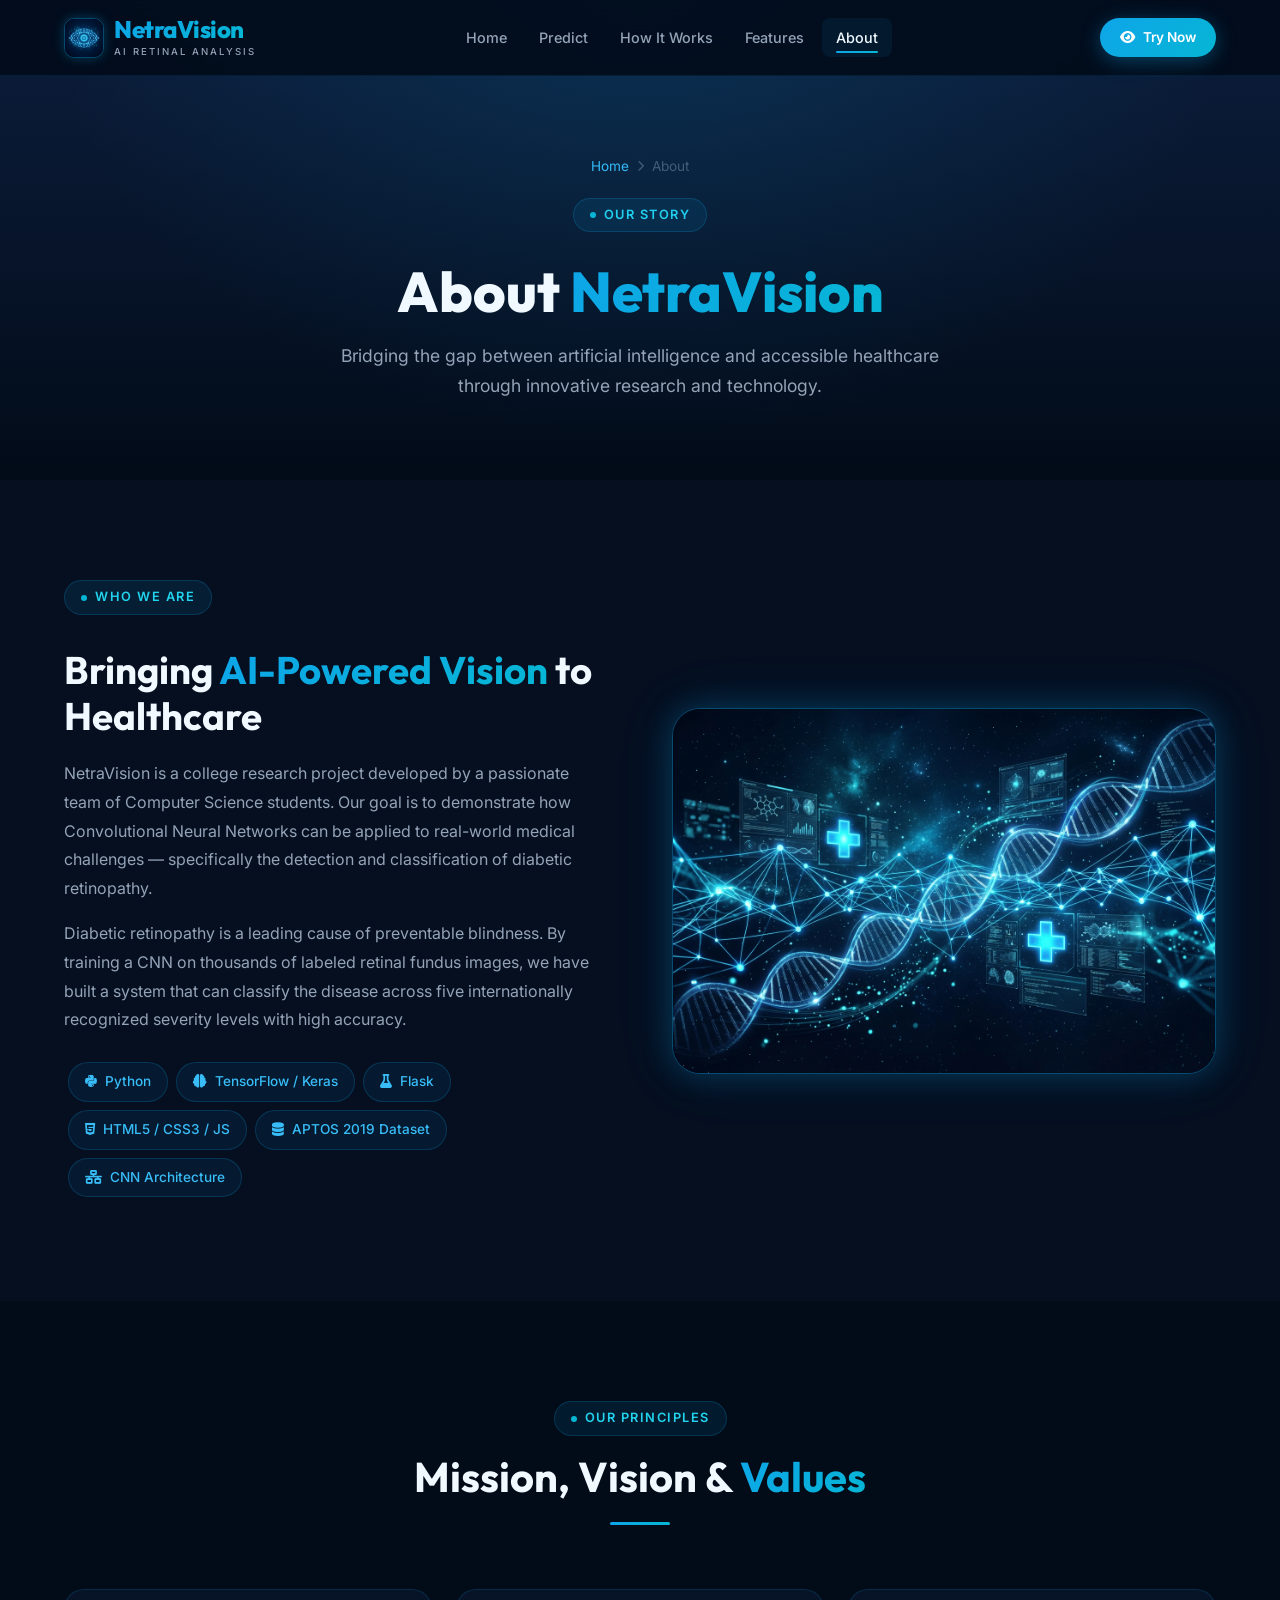
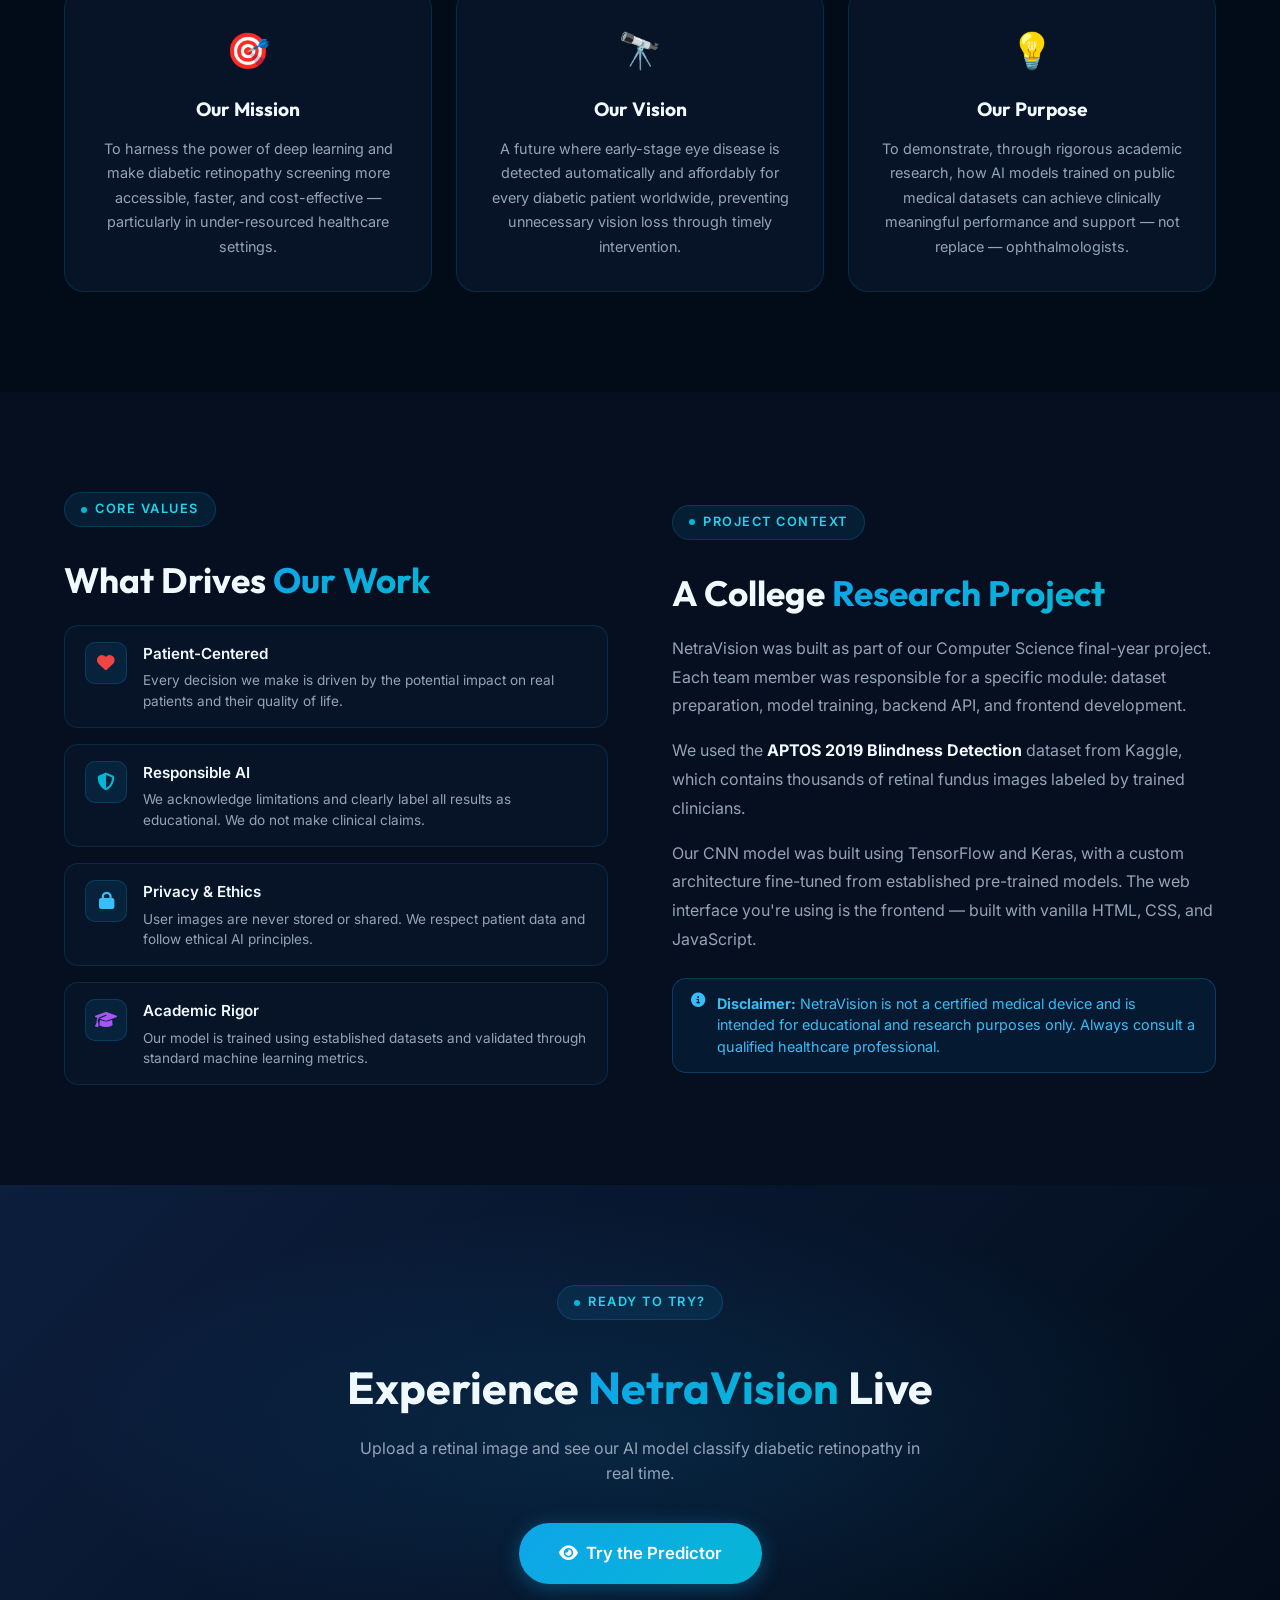
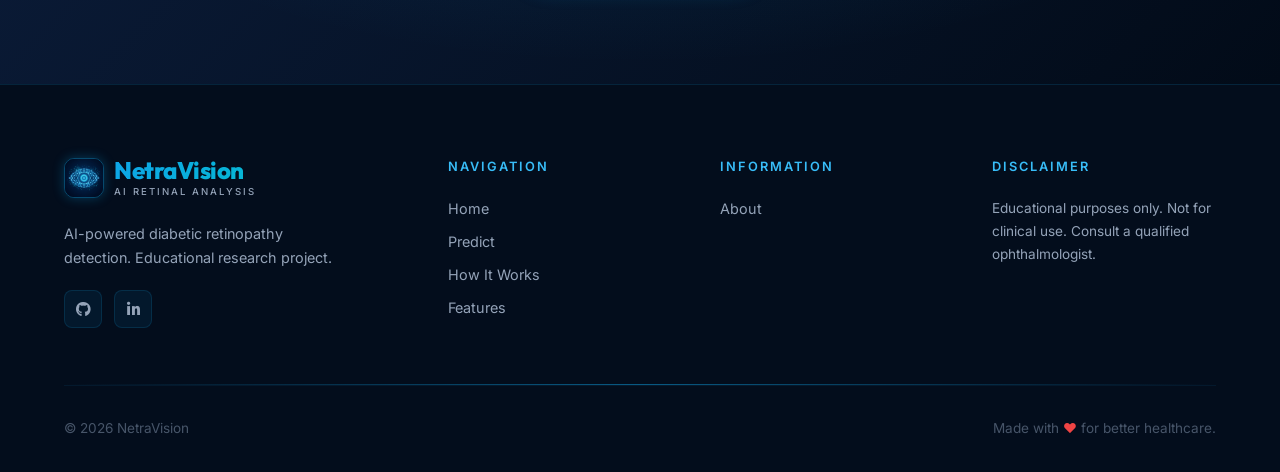
==== frontend/about.html @ d93eeee8 "Connect real model and remove team contact pages" ====
<!DOCTYPE html>
<html lang="en">
<head>
  <meta charset="UTF-8" />
  <meta name="viewport" content="width=device-width, initial-scale=1.0" />
  <title>About — NetraVision | Our Mission</title>
  <meta name="description" content="Learn about NetraVision — a college research project using AI to detect diabetic retinopathy, our mission, vision, and values." />
  <link rel="stylesheet" href="css/style.css" />
  <link rel="stylesheet" href="https://cdnjs.cloudflare.com/ajax/libs/font-awesome/6.5.0/css/all.min.css" />
  <style>
    .about-hero-img {
      width: 100%;
      max-height: 420px;
      object-fit: cover;
      border-radius: var(--border-radius-xl);
      border: var(--border-glow);
      box-shadow: var(--shadow-glow);
    }
    .mission-grid {
      display: grid;
      grid-template-columns: repeat(3, 1fr);
      gap: 24px;
      margin-top: 0;
    }
    .mission-card {
      background: var(--clr-bg-card);
      border: var(--border-card);
      border-radius: var(--border-radius-lg);
      padding: 32px 24px;
      text-align: center;
      transition: transform var(--transition-base), border-color var(--transition-base);
      position: relative;
      overflow: hidden;
    }
    .mission-card::before {
      content: '';
      position: absolute;
      bottom: 0; left: 0; right: 0;
      height: 3px;
      background: var(--grad-blue);
      transform: scaleX(0);
      transition: transform var(--transition-base);
    }
    .mission-card:hover { transform: translateY(-6px); border-color: rgba(14,165,233,0.35); }
    .mission-card:hover::before { transform: scaleX(1); }
    .mission-icon { font-size: 2.2rem; margin-bottom: 16px; }
    .mission-card h3 { font-family: var(--font-display); font-size: 1.2rem; font-weight: 700; margin-bottom: 12px; }
    .mission-card p { color: var(--clr-text-secondary); font-size: 0.9rem; line-height: 1.7; }

    .about-intro-grid {
      display: grid;
      grid-template-columns: 1fr 1fr;
      gap: 64px;
      align-items: center;
    }
    .value-list { display: flex; flex-direction: column; gap: 16px; margin-top: 24px; }
    .value-item {
      display: flex; align-items: flex-start; gap: 16px;
      padding: 16px 20px;
      background: var(--clr-bg-card);
      border: var(--border-card);
      border-radius: var(--border-radius-md);
      transition: border-color var(--transition-base);
    }
    .value-item:hover { border-color: rgba(14,165,233,0.35); }
    .value-icon {
      width: 42px; height: 42px;
      border-radius: 10px;
      background: rgba(14,165,233,0.1);
      border: 1px solid rgba(14,165,233,0.2);
      display: flex; align-items: center; justify-content: center;
      font-size: 1.1rem;
      flex-shrink: 0;
    }
    .value-item h4 { font-size: 0.95rem; font-weight: 600; margin-bottom: 4px; }
    .value-item p  { font-size: 0.85rem; color: var(--clr-text-secondary); line-height: 1.5; }

    .tech-badge {
      display: inline-flex;
      align-items: center;
      gap: 8px;
      padding: 8px 16px;
      border-radius: var(--border-radius-full);
      background: rgba(14,165,233,0.08);
      border: 1px solid rgba(14,165,233,0.2);
      font-size: 0.85rem;
      font-weight: 500;
      color: var(--clr-blue-light);
      margin: 4px;
    }
    .tech-badges { display: flex; flex-wrap: wrap; margin-top: 16px; }

    @media (max-width: 768px) {
      .mission-grid, .about-intro-grid { grid-template-columns: 1fr; }
      .about-intro-grid { gap: 40px; }
    }
  </style>
</head>
<body>

<!-- NAVBAR -->
<nav class="navbar" id="navbar">
  <div class="navbar__inner">
    <a href="index.html" class="navbar__logo">
      <div class="navbar__logo-icon"><img src="assets/images/logo_bg.jpg" alt="NetraVision" /></div>
      <div><span class="navbar__logo-text">NetraVision</span><span class="navbar__logo-sub">AI Retinal Analysis</span></div>
    </a>
    <nav class="navbar__nav">
      <a href="index.html"        class="navbar__link">Home</a>
      <a href="predict.html"      class="navbar__link">Predict</a>
      <a href="how-it-works.html" class="navbar__link">How It Works</a>
      <a href="features.html"     class="navbar__link">Features</a>
      <a href="about.html"        class="navbar__link active">About</a>
    </nav>
    <a href="predict.html" class="btn btn--primary btn--sm navbar__cta"><i class="fas fa-eye"></i> Try Now</a>
    <button class="navbar__hamburger" id="hamburger" aria-label="Toggle menu" aria-expanded="false">
      <span></span><span></span><span></span>
    </button>
  </div>
  <div class="navbar__mobile" id="mobileNav">
    <a href="index.html"        class="navbar__link">Home</a>
    <a href="predict.html"      class="navbar__link">Predict</a>
    <a href="how-it-works.html" class="navbar__link">How It Works</a>
    <a href="features.html"     class="navbar__link">Features</a>
    <a href="about.html"        class="navbar__link">About</a>
  </div>
</nav>

<!-- PAGE HERO -->
<div class="page-hero">
  <div class="container">
    <nav class="breadcrumb">
      <a href="index.html">Home</a>
      <i class="fas fa-chevron-right" style="font-size:0.7rem"></i>
      <span>About</span>
    </nav>
    <div class="section-badge" style="margin-inline:auto;display:inline-flex;">Our Story</div>
    <h1 style="margin-top:12px;">About <span class="text-gradient">NetraVision</span></h1>
    <p>Bridging the gap between artificial intelligence and accessible healthcare through innovative research and technology.</p>
  </div>
</div>

<!-- INTRO SECTION -->
<section class="section" style="background:var(--clr-bg-secondary);">
  <div class="container">
    <div class="about-intro-grid">
      <div data-reveal>
        <div class="section-badge">Who We Are</div>
        <h2 style="font-family:var(--font-display);font-size:clamp(1.8rem,3vw,2.4rem);font-weight:700;line-height:1.2;margin:16px 0 20px;">
          Bringing <span class="text-gradient">AI-Powered Vision</span> to Healthcare
        </h2>
        <p style="color:var(--clr-text-secondary);line-height:1.8;margin-bottom:16px;">
          NetraVision is a college research project developed by a passionate team of Computer Science students. Our goal is to demonstrate how Convolutional Neural Networks can be applied to real-world medical challenges — specifically the detection and classification of diabetic retinopathy.
        </p>
        <p style="color:var(--clr-text-secondary);line-height:1.8;margin-bottom:24px;">
          Diabetic retinopathy is a leading cause of preventable blindness. By training a CNN on thousands of labeled retinal fundus images, we have built a system that can classify the disease across five internationally recognized severity levels with high accuracy.
        </p>

        <div class="tech-badges">
          <span class="tech-badge"><i class="fab fa-python"></i> Python</span>
          <span class="tech-badge"><i class="fas fa-brain"></i> TensorFlow / Keras</span>
          <span class="tech-badge"><i class="fas fa-flask"></i> Flask</span>
          <span class="tech-badge"><i class="fab fa-html5"></i> HTML5 / CSS3 / JS</span>
          <span class="tech-badge"><i class="fas fa-database"></i> APTOS 2019 Dataset</span>
          <span class="tech-badge"><i class="fas fa-network-wired"></i> CNN Architecture</span>
        </div>
      </div>

      <div data-reveal class="delay-2">
        <img src="assets/images/about_bg.jpg" alt="Medical AI technology visualization" class="about-hero-img" />
      </div>
    </div>
  </div>
</section>

<!-- MISSION / VISION / VALUES -->
<section class="section">
  <div class="container">
    <div class="section-header" data-reveal>
      <div class="section-badge">Our Principles</div>
      <h2>Mission, Vision &amp; <span class="text-gradient">Values</span></h2>
      <div class="section-divider"></div>
    </div>

    <div class="mission-grid">
      <div class="mission-card" data-reveal data-reveal-delay="1">
        <div class="mission-icon">🎯</div>
        <h3>Our Mission</h3>
        <p>To harness the power of deep learning and make diabetic retinopathy screening more accessible, faster, and cost-effective — particularly in under-resourced healthcare settings.</p>
      </div>
      <div class="mission-card" data-reveal data-reveal-delay="2">
        <div class="mission-icon">🔭</div>
        <h3>Our Vision</h3>
        <p>A future where early-stage eye disease is detected automatically and affordably for every diabetic patient worldwide, preventing unnecessary vision loss through timely intervention.</p>
      </div>
      <div class="mission-card" data-reveal data-reveal-delay="3">
        <div class="mission-icon">💡</div>
        <h3>Our Purpose</h3>
        <p>To demonstrate, through rigorous academic research, how AI models trained on public medical datasets can achieve clinically meaningful performance and support — not replace — ophthalmologists.</p>
      </div>
    </div>
  </div>
</section>

<!-- VALUES -->
<section class="section" style="background:var(--clr-bg-secondary);">
  <div class="container">
    <div class="about-intro-grid">
      <div data-reveal>
        <div class="section-badge">Core Values</div>
        <h2 style="font-family:var(--font-display);font-size:clamp(1.6rem,3vw,2.2rem);font-weight:700;line-height:1.2;margin:16px 0 20px;">
          What Drives <span class="text-gradient">Our Work</span>
        </h2>
        <div class="value-list">
          <div class="value-item">
            <div class="value-icon"><i class="fas fa-heart" style="color:#ef4444;"></i></div>
            <div>
              <h4>Patient-Centered</h4>
              <p>Every decision we make is driven by the potential impact on real patients and their quality of life.</p>
            </div>
          </div>
          <div class="value-item">
            <div class="value-icon"><i class="fas fa-shield-alt" style="color:var(--clr-cyan);"></i></div>
            <div>
              <h4>Responsible AI</h4>
              <p>We acknowledge limitations and clearly label all results as educational. We do not make clinical claims.</p>
            </div>
          </div>
          <div class="value-item">
            <div class="value-icon"><i class="fas fa-lock" style="color:var(--clr-blue-light);"></i></div>
            <div>
              <h4>Privacy &amp; Ethics</h4>
              <p>User images are never stored or shared. We respect patient data and follow ethical AI principles.</p>
            </div>
          </div>
          <div class="value-item">
            <div class="value-icon"><i class="fas fa-graduation-cap" style="color:#a855f7;"></i></div>
            <div>
              <h4>Academic Rigor</h4>
              <p>Our model is trained using established datasets and validated through standard machine learning metrics.</p>
            </div>
          </div>
        </div>
      </div>

      <div data-reveal class="delay-2">
        <div class="section-badge">Project Context</div>
        <h2 style="font-family:var(--font-display);font-size:clamp(1.6rem,3vw,2.2rem);font-weight:700;line-height:1.2;margin:16px 0 20px;">
          A College <span class="text-gradient">Research Project</span>
        </h2>
        <p style="color:var(--clr-text-secondary);line-height:1.8;margin-bottom:16px;">
          NetraVision was built as part of our Computer Science final-year project. Each team member was responsible for a specific module: dataset preparation, model training, backend API, and frontend development.
        </p>
        <p style="color:var(--clr-text-secondary);line-height:1.8;margin-bottom:16px;">
          We used the <strong style="color:var(--clr-text-primary);">APTOS 2019 Blindness Detection</strong> dataset from Kaggle, which contains thousands of retinal fundus images labeled by trained clinicians.
        </p>
        <p style="color:var(--clr-text-secondary);line-height:1.8;margin-bottom:24px;">
          Our CNN model was built using TensorFlow and Keras, with a custom architecture fine-tuned from established pre-trained models. The web interface you're using is the frontend — built with vanilla HTML, CSS, and JavaScript.
        </p>
        <div class="alert alert--info">
          <i class="fas fa-info-circle" style="flex-shrink:0;"></i>
          <div>
            <strong>Disclaimer:</strong> NetraVision is not a certified medical device and is intended for educational and research purposes only. Always consult a qualified healthcare professional.
          </div>
        </div>
      </div>
    </div>
  </div>
</section>

<!-- CTA -->
<section class="section" style="text-align:center;background:linear-gradient(135deg,#0c1e3d,#020b18);position:relative;overflow:hidden;">
  <div style="position:absolute;inset:0;background:radial-gradient(ellipse at 50% 50%,rgba(14,165,233,0.12) 0%,transparent 65%);pointer-events:none;"></div>
  <div class="container" style="position:relative;">
    <div data-reveal>
      <div class="section-badge" style="display:inline-flex;">Ready to Try?</div>
      <h2 style="font-family:var(--font-display);font-size:clamp(1.8rem,3.5vw,2.8rem);font-weight:700;margin:16px 0 12px;">
        Experience <span class="text-gradient">NetraVision</span> Live
      </h2>
      <p style="color:var(--clr-text-secondary);max-width:560px;margin-inline:auto;margin-bottom:36px;">
        Upload a retinal image and see our AI model classify diabetic retinopathy in real time.
      </p>
      <div style="display:flex;gap:16px;justify-content:center;flex-wrap:wrap;">
        <a href="predict.html" class="btn btn--primary btn--lg"><i class="fas fa-eye"></i> Try the Predictor</a>
      </div>
    </div>
  </div>
</section>

<!-- FOOTER -->
<footer class="footer">
  <div class="container">
    <div class="footer__grid">
      <div class="footer__brand">
        <a href="index.html" class="navbar__logo" style="display:inline-flex;margin-bottom:8px;">
          <div class="navbar__logo-icon"><img src="assets/images/logo_bg.jpg" alt="NetraVision" /></div>
          <div><span class="navbar__logo-text">NetraVision</span><span class="navbar__logo-sub">AI Retinal Analysis</span></div>
        </a>
        <p>AI-powered diabetic retinopathy detection. Educational research project.</p>
        <div class="footer__social" style="margin-top:20px;">
          <a href="#" class="social-icon"><i class="fab fa-github"></i></a>
          <a href="#" class="social-icon"><i class="fab fa-linkedin-in"></i></a>
        </div>
      </div>
      <div><div class="footer__heading">Navigation</div>
        <nav class="footer__links">
          <a href="index.html">Home</a><a href="predict.html">Predict</a>
          <a href="how-it-works.html">How It Works</a><a href="features.html">Features</a>
        </nav>
      </div>
      <div><div class="footer__heading">Information</div>
        <nav class="footer__links"><a href="about.html">About</a></nav>
      </div>
      <div>
        <div class="footer__heading">Disclaimer</div>
        <p style="color:var(--clr-text-secondary);font-size:0.85rem;line-height:1.7;">Educational purposes only. Not for clinical use. Consult a qualified ophthalmologist.</p>
      </div>
    </div>
    <div class="glow-line"></div>
    <div class="footer__bottom">
      <p>© 2026 NetraVision</p>
      <p>Made with <span style="color:#ef4444;">❤</span> for better healthcare.</p>
    </div>
  </div>
</footer>

<script src="js/main.js"></script>
</body>
</html>
---- frontend/css/style.css ----
/* ============================================================
   NetraVision — Main Stylesheet
   Design System: Dark Navy | Electric Blue | Cyan Accents
   ============================================================ */

/* --- Google Fonts Import --- */
@import url('https://fonts.googleapis.com/css2?family=Inter:wght@300;400;500;600;700;800;900&family=Outfit:wght@300;400;500;600;700;800&display=swap');

/* ============================================================
   1. CSS Custom Properties (Design Tokens)
   ============================================================ */
:root {
  /* Colors */
  --clr-bg-primary:    #020b18;
  --clr-bg-secondary:  #050f20;
  --clr-bg-card:       #071428;
  --clr-bg-glass:      rgba(7, 20, 40, 0.75);

  --clr-blue-primary:  #0ea5e9;
  --clr-blue-dark:     #0369a1;
  --clr-blue-light:    #38bdf8;
  --clr-cyan:          #06b6d4;
  --clr-cyan-light:    #22d3ee;
  --clr-accent:        #7dd3fc;

  --clr-text-primary:  #f0f9ff;
  --clr-text-secondary:#94a3b8;
  --clr-text-muted:    #475569;

  --clr-success:       #10b981;
  --clr-warning:       #f59e0b;
  --clr-danger:        #ef4444;
  --clr-info:          #6366f1;

  /* Gradients */
  --grad-hero:         linear-gradient(135deg, #020b18 0%, #0c1e3d 50%, #020b18 100%);
  --grad-blue:         linear-gradient(135deg, #0ea5e9, #06b6d4);
  --grad-card:         linear-gradient(135deg, rgba(14,165,233,0.08), rgba(6,182,212,0.04));
  --grad-glow:         radial-gradient(ellipse at center, rgba(14,165,233,0.15) 0%, transparent 70%);

  /* Shadows */
  --shadow-card:       0 4px 24px rgba(14,165,233,0.08), 0 1px 4px rgba(0,0,0,0.5);
  --shadow-glow:       0 0 30px rgba(14,165,233,0.25), 0 0 60px rgba(14,165,233,0.10);
  --shadow-btn:        0 4px 20px rgba(14,165,233,0.35);
  --shadow-lg:         0 20px 60px rgba(0,0,0,0.6);

  /* Borders */
  --border-card:       1px solid rgba(14,165,233,0.15);
  --border-glow:       1px solid rgba(14,165,233,0.40);
  --border-radius-sm:  8px;
  --border-radius-md:  14px;
  --border-radius-lg:  20px;
  --border-radius-xl:  28px;
  --border-radius-full:9999px;

  /* Typography */
  --font-primary:      'Inter', sans-serif;
  --font-display:      'Outfit', sans-serif;

  /* Spacing */
  --section-padding:   100px 0;
  --container-max:     1200px;
  --navbar-h:          76px;

  /* Transitions */
  --transition-fast:   0.2s ease;
  --transition-base:   0.3s ease;
  --transition-slow:   0.5s ease;
}

/* ============================================================
   2. Reset & Base (Selection & Drag Protection)
   ============================================================ */
*, *::before, *::after { 
  box-sizing: border-box; 
  margin: 0; 
  padding: 0; 
  -webkit-user-select: none;
  -moz-user-select: none;
  -ms-user-select: none;
  user-select: none;
}
html { scroll-behavior: smooth; font-size: 16px; }
body {
  font-family: var(--font-primary);
  background-color: var(--clr-bg-primary);
  color: var(--clr-text-primary);
  line-height: 1.6;
  overflow-x: hidden;
  min-height: 100vh;
  -webkit-user-select: none;
  -moz-user-select: none;
  -ms-user-select: none;
  user-select: none;
}
img { 
  max-width: 100%; 
  height: auto; 
  display: block; 
  -webkit-user-drag: none;
  -khtml-user-drag: none;
  -moz-user-drag: none;
  -o-user-drag: none;
  user-drag: none;
}
a  { color: inherit; text-decoration: none; }
ul { list-style: none; }
button { cursor: pointer; font-family: inherit; border: none; background: none; }
input, textarea, select { 
  font-family: inherit; 
  -webkit-user-select: text;
  -moz-user-select: text;
  -ms-user-select: text;
  user-select: text;
}

/* ============================================================
   3. Typography
   ============================================================ */
.text-gradient {
  background: var(--grad-blue);
  -webkit-background-clip: text;
  -webkit-text-fill-color: transparent;
  background-clip: text;
}
.text-muted  { color: var(--clr-text-secondary); }
.text-blue   { color: var(--clr-blue-primary); }
.text-center { text-align: center; }

/* ============================================================
   4. Layout
   ============================================================ */
.container {
  max-width: var(--container-max);
  margin-inline: auto;
  padding-inline: 24px;
}
.section    { padding: var(--section-padding); }
.section--sm { padding: 60px 0; }
.grid-2 { display: grid; grid-template-columns: repeat(2, 1fr); gap: 32px; }
.grid-3 { display: grid; grid-template-columns: repeat(3, 1fr); gap: 28px; }
.grid-4 { display: grid; grid-template-columns: repeat(4, 1fr); gap: 24px; }
.flex-center { display: flex; align-items: center; justify-content: center; }
.flex-between { display: flex; align-items: center; justify-content: space-between; }

/* ============================================================
   5. Navbar
   ============================================================ */
.navbar {
  position: fixed;
  top: 0; left: 0; right: 0;
  height: var(--navbar-h);
  z-index: 1000;
  background: rgba(2, 11, 24, 0.88);
  backdrop-filter: blur(20px);
  -webkit-backdrop-filter: blur(20px);
  border-bottom: 1px solid rgba(14,165,233,0.12);
  transition: background var(--transition-base), box-shadow var(--transition-base);
}
.navbar.scrolled {
  background: rgba(2, 11, 24, 0.97);
  box-shadow: 0 4px 30px rgba(0,0,0,0.5);
}
.navbar__inner {
  display: flex;
  align-items: center;
  justify-content: space-between;
  height: 100%;
  max-width: var(--container-max);
  margin-inline: auto;
  padding-inline: 24px;
}
.navbar__logo {
  display: flex;
  align-items: center;
  gap: 10px;
  text-decoration: none;
}
.navbar__logo-icon {
  width: 40px; height: 40px;
  border-radius: 10px;
  overflow: hidden;
  border: 1.5px solid rgba(14,165,233,0.4);
  box-shadow: 0 0 12px rgba(14,165,233,0.3);
  flex-shrink: 0;
}
.navbar__logo-icon img { width: 100%; height: 100%; object-fit: cover; }
.navbar__logo-text {
  font-family: var(--font-display);
  font-size: 1.5rem;
  font-weight: 800;
  background: var(--grad-blue);
  -webkit-background-clip: text;
  -webkit-text-fill-color: transparent;
  background-clip: text;
  letter-spacing: -0.5px;
  line-height: 1.1;
}
.navbar__logo-sub {
  font-size: 0.6rem;
  font-weight: 500;
  color: var(--clr-text-secondary);
  display: block;
  letter-spacing: 2px;
  text-transform: uppercase;
  margin-top: -2px;
}
.navbar__nav {
  display: flex;
  align-items: center;
  gap: 4px;
}
.navbar__link {
  padding: 8px 14px;
  border-radius: var(--border-radius-sm);
  font-size: 0.9rem;
  font-weight: 500;
  color: var(--clr-text-secondary);
  transition: color var(--transition-fast), background var(--transition-fast);
  position: relative;
}
.navbar__link::after {
  content: '';
  position: absolute;
  bottom: 4px; left: 14px; right: 14px;
  height: 2px;
  background: var(--grad-blue);
  border-radius: 2px;
  transform: scaleX(0);
  transition: transform var(--transition-base);
  transform-origin: left;
}
.navbar__link:hover,
.navbar__link.active {
  color: var(--clr-text-primary);
  background: rgba(14,165,233,0.08);
}
.navbar__link.active::after,
.navbar__link:hover::after { transform: scaleX(1); }
.navbar__cta { margin-left: 12px; }

/* Hamburger */
.navbar__hamburger {
  display: none;
  flex-direction: column;
  gap: 5px;
  padding: 8px;
  cursor: pointer;
  border-radius: var(--border-radius-sm);
  background: transparent;
  border: none;
  transition: background var(--transition-fast);
}
.navbar__hamburger:hover { background: rgba(14,165,233,0.08); }
.navbar__hamburger span {
  display: block;
  width: 24px; height: 2px;
  background: var(--clr-blue-light);
  border-radius: 2px;
  transition: transform var(--transition-base), opacity var(--transition-base);
}
.navbar__hamburger.open span:nth-child(1) { transform: translateY(7px) rotate(45deg); }
.navbar__hamburger.open span:nth-child(2) { opacity: 0; }
.navbar__hamburger.open span:nth-child(3) { transform: translateY(-7px) rotate(-45deg); }

/* Mobile Drawer */
.navbar__mobile {
  display: none;
  flex-direction: column;
  background: rgba(5,15,32,0.98);
  border-top: var(--border-card);
  padding: 16px 24px 24px;
  gap: 4px;
}
.navbar__mobile.open { display: flex; }
.navbar__mobile .navbar__link { display: block; padding: 12px 16px; font-size: 1rem; }

/* ============================================================
   6. Buttons
   ============================================================ */
.btn {
  display: inline-flex;
  align-items: center;
  justify-content: center;
  gap: 8px;
  padding: 13px 28px;
  border-radius: var(--border-radius-full);
  font-size: 0.95rem;
  font-weight: 600;
  text-decoration: none;
  transition: all var(--transition-base);
  cursor: pointer;
  border: none;
  outline: none;
  white-space: nowrap;
}
.btn--primary {
  background: var(--grad-blue);
  color: #fff;
  box-shadow: var(--shadow-btn);
}
.btn--primary:hover {
  transform: translateY(-2px);
  box-shadow: 0 8px 30px rgba(14,165,233,0.5);
  filter: brightness(1.1);
}
.btn--outline {
  background: transparent;
  color: var(--clr-blue-light);
  border: 1.5px solid rgba(14,165,233,0.45);
  backdrop-filter: blur(8px);
}
.btn--outline:hover {
  background: rgba(14,165,233,0.12);
  border-color: var(--clr-blue-primary);
  transform: translateY(-2px);
  box-shadow: 0 6px 20px rgba(14,165,233,0.2);
}
.btn--ghost {
  background: rgba(14,165,233,0.08);
  color: var(--clr-blue-light);
}
.btn--ghost:hover {
  background: rgba(14,165,233,0.16);
  transform: translateY(-2px);
}
.btn--danger {
  background: linear-gradient(135deg, #ef4444, #dc2626);
  color: #fff;
  box-shadow: 0 4px 20px rgba(239,68,68,0.35);
}
.btn--danger:hover { transform: translateY(-2px); filter: brightness(1.1); }
.btn--sm { padding: 9px 20px; font-size: 0.85rem; }
.btn--lg { padding: 17px 40px; font-size: 1.05rem; }
.btn:disabled { opacity: 0.6; cursor: not-allowed; transform: none !important; }

/* ============================================================
   7. Cards
   ============================================================ */
.card {
  background: var(--clr-bg-card);
  border: var(--border-card);
  border-radius: var(--border-radius-lg);
  padding: 32px;
  transition: transform var(--transition-base), box-shadow var(--transition-base), border-color var(--transition-base);
  position: relative;
  overflow: hidden;
}
.card::before {
  content: '';
  position: absolute;
  top: 0; left: 0; right: 0;
  height: 1px;
  background: var(--grad-blue);
  opacity: 0;
  transition: opacity var(--transition-base);
}
.card:hover {
  transform: translateY(-6px);
  border-color: rgba(14,165,233,0.35);
  box-shadow: var(--shadow-card), 0 20px 50px rgba(14,165,233,0.08);
}
.card:hover::before { opacity: 1; }
.card--glass {
  background: var(--clr-bg-glass);
  backdrop-filter: blur(16px);
  -webkit-backdrop-filter: blur(16px);
}
.card__icon {
  width: 56px; height: 56px;
  border-radius: var(--border-radius-md);
  background: rgba(14,165,233,0.12);
  border: 1px solid rgba(14,165,233,0.2);
  display: flex;
  align-items: center;
  justify-content: center;
  margin-bottom: 20px;
  font-size: 1.5rem;
  transition: background var(--transition-base), box-shadow var(--transition-base);
}
.card:hover .card__icon {
  background: rgba(14,165,233,0.2);
  box-shadow: 0 0 20px rgba(14,165,233,0.25);
}
.card h3 {
  font-family: var(--font-display);
  font-size: 1.1rem;
  font-weight: 600;
  margin-bottom: 10px;
}
.card p { color: var(--clr-text-secondary); font-size: 0.9rem; line-height: 1.65; }

/* ============================================================
   8. Section Header
   ============================================================ */
.section-badge {
  display: inline-flex;
  align-items: center;
  gap: 8px;
  padding: 6px 16px;
  border-radius: var(--border-radius-full);
  background: rgba(14,165,233,0.1);
  border: 1px solid rgba(14,165,233,0.2);
  font-size: 0.8rem;
  font-weight: 600;
  color: var(--clr-cyan-light);
  letter-spacing: 1.5px;
  text-transform: uppercase;
  margin-bottom: 16px;
}
.section-badge::before {
  content: '';
  width: 6px; height: 6px;
  border-radius: 50%;
  background: var(--clr-cyan);
  animation: pulse-dot 2s infinite;
}
@keyframes pulse-dot {
  0%,100% { opacity: 1; transform: scale(1); }
  50%      { opacity: 0.5; transform: scale(0.8); }
}
.section-header {
  text-align: center;
  max-width: 700px;
  margin-inline: auto;
  margin-bottom: 64px;
}
.section-header h2 {
  font-family: var(--font-display);
  font-size: clamp(1.8rem, 3.5vw, 2.6rem);
  font-weight: 700;
  line-height: 1.2;
  margin-bottom: 16px;
}
.section-header p {
  color: var(--clr-text-secondary);
  font-size: 1.05rem;
  line-height: 1.7;
}
.section-divider {
  width: 60px; height: 3px;
  background: var(--grad-blue);
  border-radius: 2px;
  margin: 20px auto;
}

/* ============================================================
   9. Hero
   ============================================================ */
.hero {
  position: relative;
  min-height: calc(100vh - var(--navbar-h));
  display: flex;
  align-items: center;
  overflow: hidden;
  background: var(--grad-hero);
  padding-top: calc(var(--navbar-h) + 14px);
  padding-bottom: 24px;
}
.hero__bg {
  position: absolute;
  inset: 0;
  z-index: 0;
  overflow: hidden;
  pointer-events: none;
}
.hero__bg-grid {
  position: absolute;
  inset: 0;
  background-image: 
    linear-gradient(rgba(14, 165, 233, 0.04) 1px, transparent 1px),
    linear-gradient(90deg, rgba(14, 165, 233, 0.04) 1px, transparent 1px);
  background-size: 44px 44px;
}
.hero__bg-glow {
  position: absolute;
  width: 600px;
  height: 600px;
  top: 10%;
  right: -5%;
  background: radial-gradient(circle, rgba(14, 165, 233, 0.14) 0%, rgba(6, 182, 212, 0.04) 50%, transparent 70%);
  filter: blur(50px);
}

.hero__container {
  width: 100%;
}
.hero__layout {
  display: grid;
  grid-template-columns: 1.15fr 0.85fr;
  align-items: center;
  gap: 40px;
  width: 100%;
  position: relative;
  z-index: 1;
}
.hero__content {
  position: relative;
  z-index: 2;
  max-width: 600px;
}
.hero__badge {
  display: inline-flex;
  align-items: center;
  gap: 8px;
  background: rgba(14,165,233,0.1);
  border: 1px solid rgba(14,165,233,0.25);
  border-radius: var(--border-radius-full);
  padding: 5px 14px;
  font-size: 0.75rem;
  font-weight: 600;
  color: var(--clr-cyan-light);
  letter-spacing: 1.5px;
  text-transform: uppercase;
  margin-bottom: 14px;
  backdrop-filter: blur(8px);
}
.hero__badge-dot {
  width: 7px; height: 7px;
  border-radius: 50%;
  background: var(--clr-cyan);
  animation: pulse-dot 2s infinite;
}
.hero__title {
  font-family: var(--font-display);
  font-size: clamp(2.2rem, 3.8vw, 3.4rem);
  font-weight: 900;
  line-height: 1.1;
  letter-spacing: -1px;
  margin-bottom: 14px;
}
.hero__subtitle {
  font-size: clamp(0.9rem, 1.2vw, 1.05rem);
  color: var(--clr-text-secondary);
  line-height: 1.65;
  max-width: 530px;
  margin-bottom: 24px;
}
.hero__cta {
  display: flex;
  gap: 14px;
  flex-wrap: wrap;
  margin-bottom: 26px;
}
.hero__stats {
  display: flex;
  gap: 26px;
  align-items: center;
  padding-top: 18px;
  border-top: 1px solid rgba(14,165,233,0.12);
}
.stat__value {
  font-family: var(--font-display);
  font-size: 1.7rem;
  font-weight: 800;
  background: var(--grad-blue);
  -webkit-background-clip: text;
  -webkit-text-fill-color: transparent;
  background-clip: text;
  line-height: 1;
}
.stat__label {
  font-size: 0.75rem;
  color: var(--clr-text-secondary);
  margin-top: 4px;
  letter-spacing: 0.5px;
}

/* Hero Visual Column */
.hero__visual-col {
  display: flex;
  align-items: center;
  justify-content: center;
  position: relative;
  z-index: 1;
}
.hero__visual {
  position: relative;
  width: 380px;
  height: 380px;
  display: flex;
  align-items: center;
  justify-content: center;
  flex-shrink: 0;
}
.scan-ring {
  position: absolute;
  border-radius: 50%;
  border: 1px solid rgba(14,165,233,0.22);
  animation: spin-slow linear infinite;
  pointer-events: none;
}
.scan-ring:nth-child(1) { inset: 0; animation-duration: 22s; }
.scan-ring:nth-child(2) { inset: 30px; border-color: rgba(14,165,233,0.16); animation-duration: 16s; animation-direction: reverse; }
.scan-ring:nth-child(3) { inset: 60px; border-color: rgba(6,182,212,0.2); animation-duration: 26s; }
.scan-ring:nth-child(4) { inset: 90px; border-color: rgba(6,182,212,0.12); animation-duration: 18s; animation-direction: reverse; }
@keyframes spin-slow { to { transform: rotate(360deg); } }

.scan-center {
  position: absolute;
  inset: 105px;
  border-radius: 50%;
  overflow: hidden;
  border: 2px solid rgba(14,165,233,0.6);
  box-shadow: 0 0 45px rgba(14,165,233,0.35), inset 0 0 30px rgba(14,165,233,0.2);
}
.scan-center img {
  width: 100%;
  height: 100%;
  object-fit: cover;
  filter: brightness(0.9) saturate(1.2);
}
.scan-line {
  position: absolute;
  top: 0; left: 0; right: 0;
  height: 2px;
  background: linear-gradient(90deg, transparent, rgba(14,165,233,0.9), transparent);
  animation: scan-sweep 3s ease-in-out infinite;
  z-index: 5;
}
@keyframes scan-sweep {
  0%   { top: 0%; opacity: 0; }
  10%  { opacity: 1; }
  90%  { opacity: 1; }
  100% { top: 100%; opacity: 0; }
}

/* Floating Clean Badges */
.scan-badge {
  position: absolute;
  background: rgba(3, 15, 33, 0.88);
  border: 1px solid rgba(14, 165, 233, 0.35);
  backdrop-filter: blur(12px);
  -webkit-backdrop-filter: blur(12px);
  padding: 6px 14px;
  border-radius: 99px;
  font-size: 0.74rem;
  font-weight: 600;
  color: var(--clr-blue-light);
  box-shadow: 0 4px 20px rgba(0,0,0,0.5);
  display: inline-flex;
  align-items: center;
  gap: 8px;
  z-index: 6;
  white-space: nowrap;
}
.scan-badge--top {
  top: 8px;
  left: 50%;
  transform: translateX(-50%);
}
.scan-badge--bottom {
  bottom: 8px;
  left: 50%;
  transform: translateX(-50%);
  font-size: 0.72rem;
  letter-spacing: 0.5px;
}

/* ============================================================
   10. Page Hero (inner pages)
   ============================================================ */
.page-hero {
  padding-top: calc(var(--navbar-h) + 80px);
  padding-bottom: 80px;
  text-align: center;
  position: relative;
  overflow: hidden;
  background: linear-gradient(180deg, #0c1e3d 0%, var(--clr-bg-primary) 100%);
}
.page-hero::before {
  content: '';
  position: absolute;
  inset: 0;
  background: radial-gradient(ellipse at 50% 0%, rgba(14,165,233,0.15) 0%, transparent 65%);
  pointer-events: none;
}
.page-hero h1 {
  font-family: var(--font-display);
  font-size: clamp(2rem, 4.5vw, 3.5rem);
  font-weight: 800;
  line-height: 1.15;
  margin-bottom: 16px;
  position: relative;
}
.page-hero p {
  font-size: 1.1rem;
  color: var(--clr-text-secondary);
  max-width: 600px;
  margin-inline: auto;
  line-height: 1.7;
  position: relative;
}
.breadcrumb {
  display: flex;
  align-items: center;
  justify-content: center;
  gap: 8px;
  font-size: 0.85rem;
  color: var(--clr-text-muted);
  margin-bottom: 20px;
}
.breadcrumb a { color: var(--clr-blue-light); }
.breadcrumb a:hover { color: var(--clr-cyan-light); }

/* ============================================================
   11. Footer
   ============================================================ */
.footer {
  background: #030d1c;
  border-top: var(--border-card);
  padding: 72px 0 32px;
}
.footer__grid {
  display: grid;
  grid-template-columns: 1.5fr 1fr 1fr 1fr;
  gap: 48px;
  margin-bottom: 56px;
}
.footer__brand p {
  color: var(--clr-text-secondary);
  font-size: 0.9rem;
  line-height: 1.7;
  margin-top: 14px;
  max-width: 280px;
}
.footer__heading {
  font-size: 0.8rem;
  font-weight: 600;
  text-transform: uppercase;
  letter-spacing: 2px;
  color: var(--clr-blue-light);
  margin-bottom: 20px;
}
.footer__links {
  display: flex;
  flex-direction: column;
  gap: 10px;
}
.footer__links a {
  color: var(--clr-text-secondary);
  font-size: 0.9rem;
  transition: color var(--transition-fast), padding-left var(--transition-fast);
}
.footer__links a:hover { color: var(--clr-blue-light); padding-left: 4px; }
.footer__bottom {
  display: flex;
  align-items: center;
  justify-content: space-between;
  padding-top: 32px;
  border-top: 1px solid rgba(14,165,233,0.08);
  flex-wrap: wrap;
  gap: 16px;
}
.footer__bottom p { font-size: 0.85rem; color: var(--clr-text-muted); }
.footer__bottom a { color: var(--clr-blue-light); transition: color var(--transition-fast); }
.footer__bottom a:hover { color: var(--clr-cyan-light); }
.footer__social { display: flex; gap: 12px; }
.social-icon {
  width: 38px; height: 38px;
  border-radius: var(--border-radius-sm);
  background: rgba(14,165,233,0.08);
  border: var(--border-card);
  display: flex;
  align-items: center;
  justify-content: center;
  color: var(--clr-text-secondary);
  font-size: 0.95rem;
  transition: all var(--transition-fast);
  text-decoration: none;
}
.social-icon:hover {
  background: rgba(14,165,233,0.2);
  color: var(--clr-blue-light);
  border-color: rgba(14,165,233,0.4);
  transform: translateY(-2px);
}

/* ============================================================
   12. Forms
   ============================================================ */
.form-group {
  display: flex;
  flex-direction: column;
  gap: 8px;
  margin-bottom: 20px;
}
.form-group label {
  font-size: 0.875rem;
  font-weight: 500;
  color: var(--clr-text-secondary);
}
.form-control {
  width: 100%;
  padding: 13px 18px;
  background: rgba(7,20,40,0.8);
  border: 1px solid rgba(14,165,233,0.18);
  border-radius: var(--border-radius-md);
  color: var(--clr-text-primary);
  font-size: 0.95rem;
  font-family: inherit;
  outline: none;
  transition: border-color var(--transition-fast), box-shadow var(--transition-fast);
}
.form-control:focus {
  border-color: rgba(14,165,233,0.5);
  box-shadow: 0 0 0 3px rgba(14,165,233,0.1);
}
.form-control::placeholder { color: var(--clr-text-muted); }
textarea.form-control { resize: vertical; min-height: 130px; }
.form-error { font-size: 0.8rem; color: var(--clr-danger); margin-top: -12px; margin-bottom: 8px; }

/* ============================================================
   13. Severity Badges
   ============================================================ */
.severity-badge {
  display: inline-flex;
  align-items: center;
  gap: 8px;
  padding: 6px 14px;
  border-radius: var(--border-radius-full);
  font-size: 0.8rem;
  font-weight: 700;
  text-transform: uppercase;
  letter-spacing: 1px;
}
.severity--0 { background: rgba(16,185,129,0.15); color: #10b981; border: 1px solid rgba(16,185,129,0.3); }
.severity--1 { background: rgba(245,158,11,0.15); color: #f59e0b; border: 1px solid rgba(245,158,11,0.3); }
.severity--2 { background: rgba(249,115,22,0.15); color: #f97316; border: 1px solid rgba(249,115,22,0.3); }
.severity--3 { background: rgba(239,68,68,0.15);  color: #ef4444; border: 1px solid rgba(239,68,68,0.3); }
.severity--4 { background: rgba(168,85,247,0.15); color: #a855f7; border: 1px solid rgba(168,85,247,0.3); }

/* ============================================================
   14. Progress Bar
   ============================================================ */
.progress-bar {
  width: 100%;
  height: 8px;
  background: rgba(14,165,233,0.1);
  border-radius: var(--border-radius-full);
  overflow: hidden;
}
.progress-bar__fill {
  height: 100%;
  border-radius: var(--border-radius-full);
  background: var(--grad-blue);
  transition: width 1.2s cubic-bezier(0.4, 0, 0.2, 1);
}

/* ============================================================
   15. Loading / Spinner
   ============================================================ */
.spinner {
  width: 20px; height: 20px;
  border: 2px solid rgba(255,255,255,0.3);
  border-top-color: #fff;
  border-radius: 50%;
  animation: spin 0.8s linear infinite;
  display: inline-block;
}
.spinner--lg { width: 40px; height: 40px; border-width: 3px; }
@keyframes spin { to { transform: rotate(360deg); } }
.loading-overlay {
  position: absolute;
  inset: 0;
  background: rgba(2,11,24,0.88);
  display: flex;
  flex-direction: column;
  align-items: center;
  justify-content: center;
  gap: 16px;
  border-radius: inherit;
  z-index: 10;
}
.loading-overlay p { color: var(--clr-blue-light); font-size: 0.9rem; font-weight: 500; }

/* ============================================================
   16. Alert
   ============================================================ */
.alert {
  display: flex;
  align-items: flex-start;
  gap: 12px;
  padding: 14px 18px;
  border-radius: var(--border-radius-md);
  font-size: 0.9rem;
  line-height: 1.5;
}
.alert--warning { background: rgba(245,158,11,0.08); border: 1px solid rgba(245,158,11,0.25); color: #fbbf24; }
.alert--info    { background: rgba(14,165,233,0.08); border: 1px solid rgba(14,165,233,0.25); color: var(--clr-blue-light); }
.alert--success { background: rgba(16,185,129,0.08); border: 1px solid rgba(16,185,129,0.25); color: #34d399; }
.alert--error   { background: rgba(239,68,68,0.08);  border: 1px solid rgba(239,68,68,0.25);  color: #f87171; }

/* ============================================================
   17. Animations
   ============================================================ */
[data-reveal] {
  opacity: 0;
  transform: translateY(30px);
  transition: opacity 0.6s ease, transform 0.6s ease;
}
[data-reveal].revealed { opacity: 1; transform: translateY(0); }
[data-reveal].delay-1 { transition-delay: 0.1s; }
[data-reveal].delay-2 { transition-delay: 0.2s; }
[data-reveal].delay-3 { transition-delay: 0.3s; }
[data-reveal].delay-4 { transition-delay: 0.4s; }
[data-reveal].delay-5 { transition-delay: 0.5s; }
[data-reveal].delay-6 { transition-delay: 0.6s; }

.fade-in {
  animation: fadeIn 0.5s ease forwards;
}
@keyframes fadeIn { from { opacity: 0; } to { opacity: 1; } }

/* ============================================================
   18. Glow / Decorators
   ============================================================ */
.glow-line {
  height: 1px;
  background: linear-gradient(90deg, transparent, rgba(14,165,233,0.5), transparent);
}
.floating-orb {
  position: absolute;
  border-radius: 50%;
  filter: blur(80px);
  pointer-events: none;
  z-index: 0;
}
.orb-blue { background: rgba(14,165,233,0.12); }
.orb-cyan { background: rgba(6,182,212,0.08); }

/* ============================================================
   19. Utility
   ============================================================ */
.hidden { display: none !important; }
.mt-sm  { margin-top: 16px; }
.mt-md  { margin-top: 32px; }
.mt-lg  { margin-top: 64px; }
.mb-sm  { margin-bottom: 16px; }
.mb-md  { margin-bottom: 32px; }
.mb-lg  { margin-bottom: 64px; }
.w-full { width: 100%; }
.relative { position: relative; }

/* ============================================================
   20. Scrollbar
   ============================================================ */
::-webkit-scrollbar { width: 6px; }
::-webkit-scrollbar-track { background: var(--clr-bg-primary); }
::-webkit-scrollbar-thumb { background: rgba(14,165,233,0.3); border-radius: 3px; }
::-webkit-scrollbar-thumb:hover { background: rgba(14,165,233,0.5); }

/* ============================================================
   21. Responsive
   ============================================================ */
@media (max-width: 1100px) {
  .hero__layout {
    gap: 32px;
  }
  .hero__visual {
    width: 360px;
    height: 360px;
  }
  .scan-center {
    inset: 90px;
  }
}

@media (max-width: 1024px) {
  .footer__grid { grid-template-columns: 1fr 1fr; gap: 32px; }
  .grid-4 { grid-template-columns: repeat(2, 1fr); }
  .hero__layout {
    grid-template-columns: 1fr;
    text-align: center;
    gap: 36px;
  }
  .hero__content {
    max-width: 100%;
    margin-inline: auto;
  }
  .hero__subtitle {
    margin-inline: auto;
  }
  .hero__cta {
    justify-content: center;
  }
  .hero__stats {
    justify-content: center;
    gap: 28px;
  }
  .hero__visual-col {
    order: -1;
    margin-bottom: 8px;
  }
  .hero__visual {
    width: 320px;
    height: 320px;
  }
  .scan-center {
    inset: 80px;
  }
}

@media (max-width: 992px) {
  .navbar__nav, .navbar__cta { display: none; }
  .navbar__hamburger { display: flex; }
}

@media (max-width: 768px) {
  :root { --section-padding: 72px 0; }
  .grid-2, .grid-3, .grid-4 { grid-template-columns: 1fr; }
  .footer__grid { grid-template-columns: 1fr; gap: 32px; }
  .footer__bottom { flex-direction: column; text-align: center; }
  .hero__visual { width: 280px; height: 280px; }
  .scan-center { inset: 70px; }
  .hero__stats { gap: 20px; }
  .stat__value { font-size: 1.5rem; }
}

@media (max-width: 480px) {
  :root { --section-padding: 56px 0; }
  .hero__cta { flex-direction: column; }
  .section-header h2 { font-size: 1.6rem; }
  .hero__title { font-size: 2.2rem; }
  .hero__visual { width: 240px; height: 240px; }
  .scan-center { inset: 60px; }
}
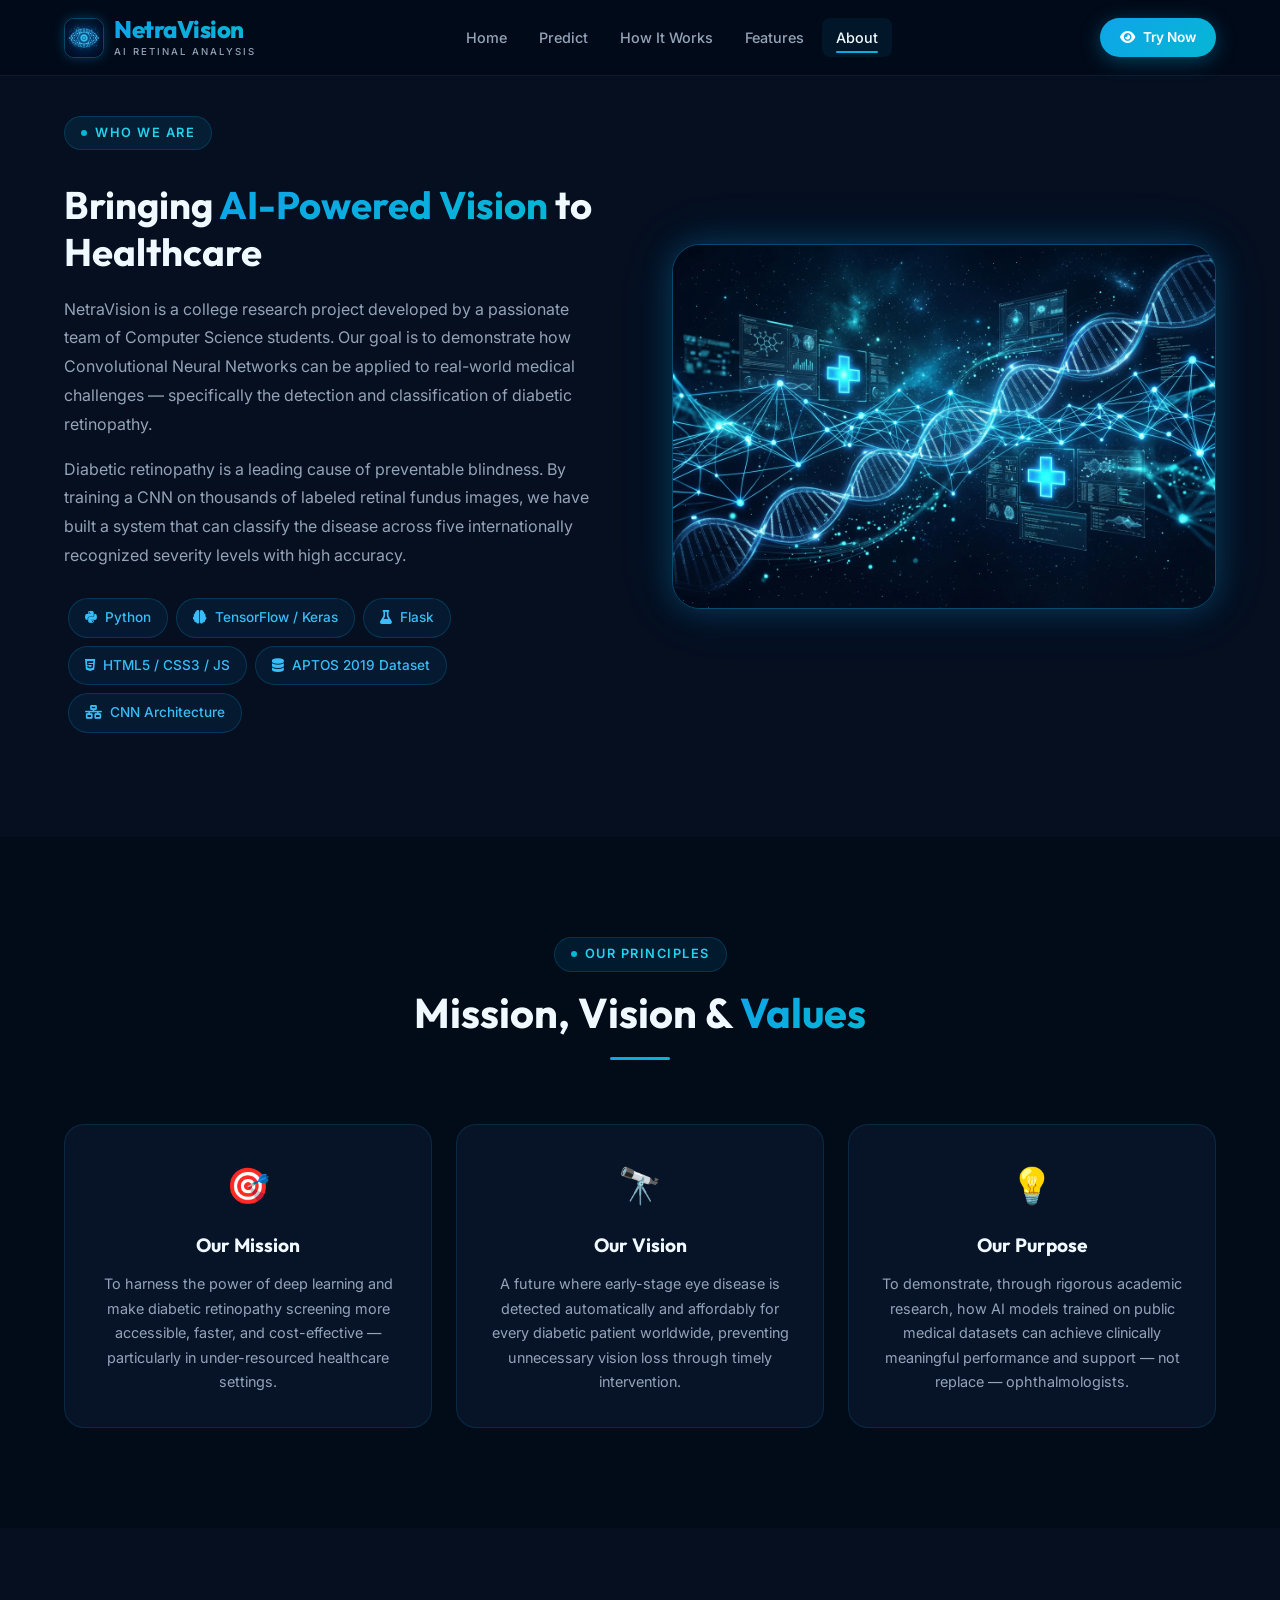
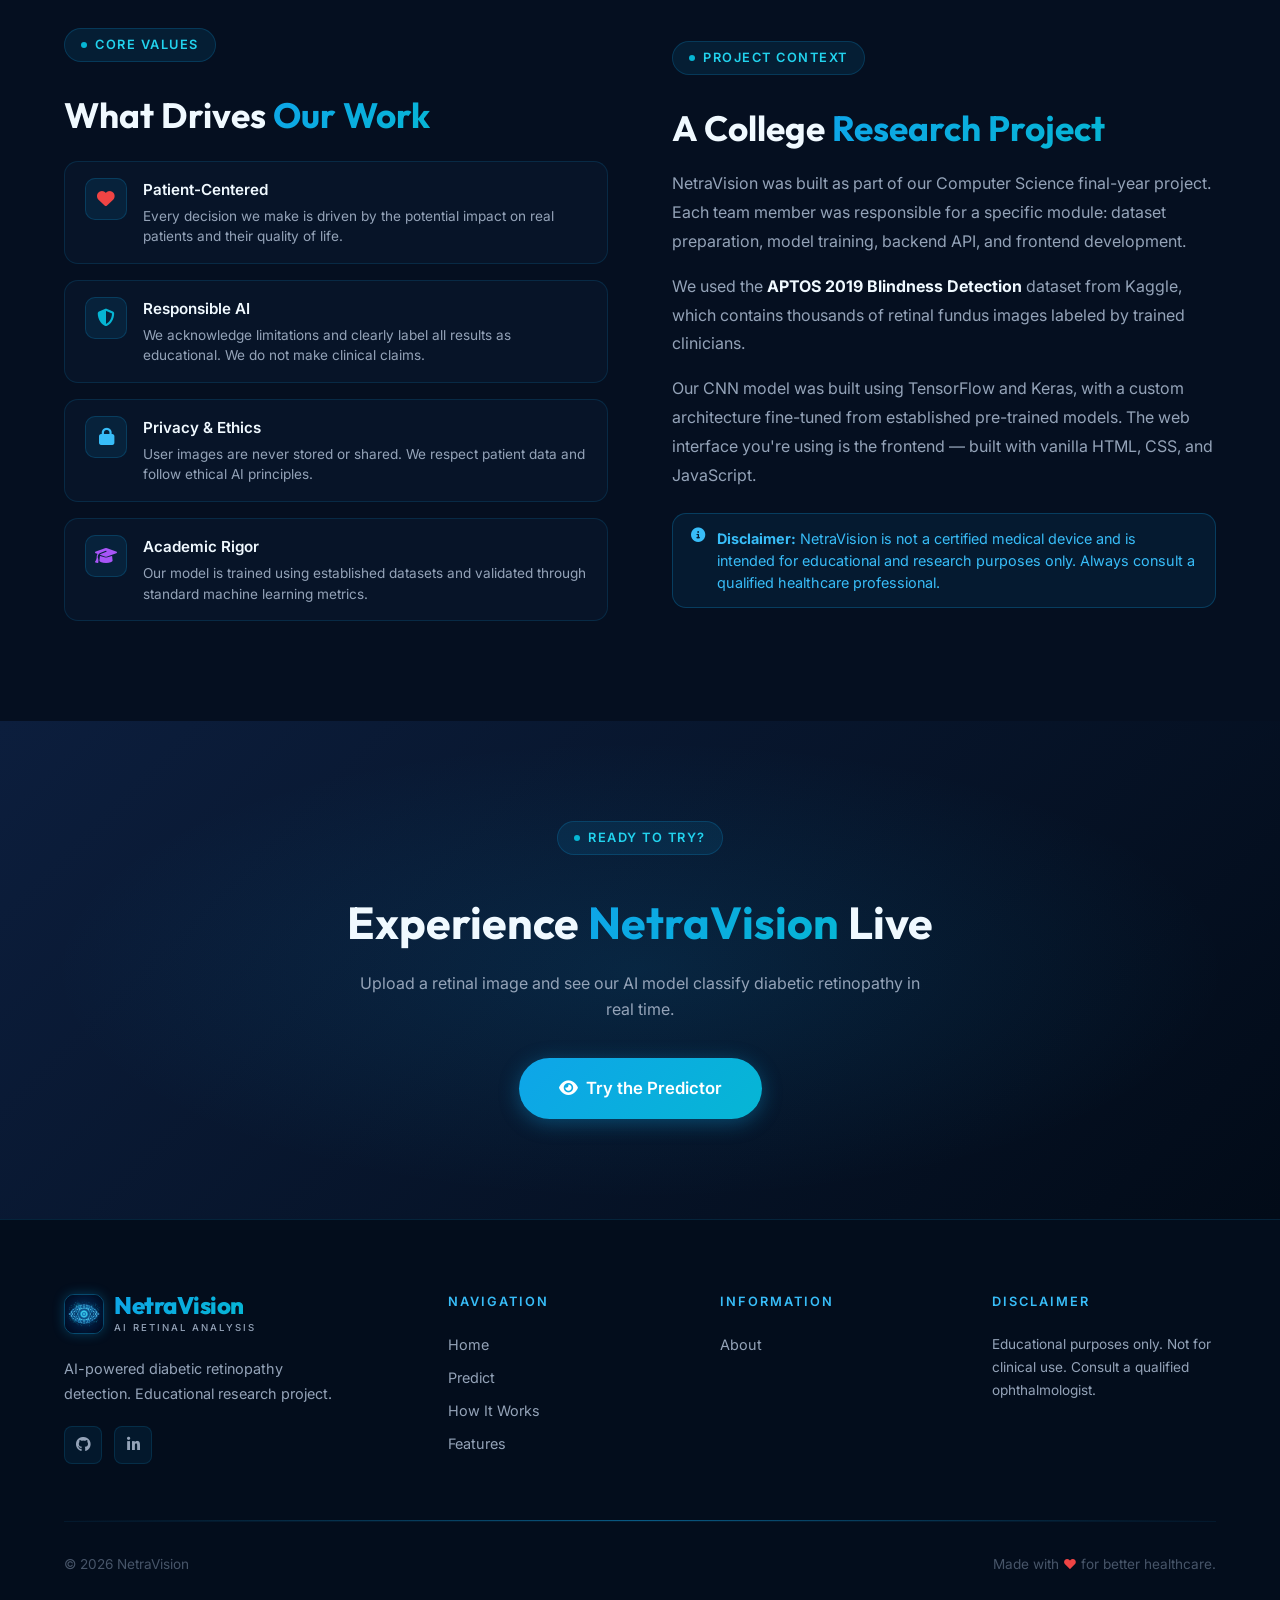
==== commit 398a7314: "Update About, Features and How It Works pages" ====
--- a/frontend/about.html
+++ b/frontend/about.html
@@ -126,22 +126,8 @@
   </div>
 </nav>
 
-<!-- PAGE HERO -->
-<div class="page-hero">
-  <div class="container">
-    <nav class="breadcrumb">
-      <a href="index.html">Home</a>
-      <i class="fas fa-chevron-right" style="font-size:0.7rem"></i>
-      <span>About</span>
-    </nav>
-    <div class="section-badge" style="margin-inline:auto;display:inline-flex;">Our Story</div>
-    <h1 style="margin-top:12px;">About <span class="text-gradient">NetraVision</span></h1>
-    <p>Bridging the gap between artificial intelligence and accessible healthcare through innovative research and technology.</p>
-  </div>
-</div>
-
 <!-- INTRO SECTION -->
-<section class="section" style="background:var(--clr-bg-secondary);">
+<section class="section" style="background:var(--clr-bg-secondary); padding-top: calc(var(--navbar-h) + 40px);">
   <div class="container">
     <div class="about-intro-grid">
       <div data-reveal>
